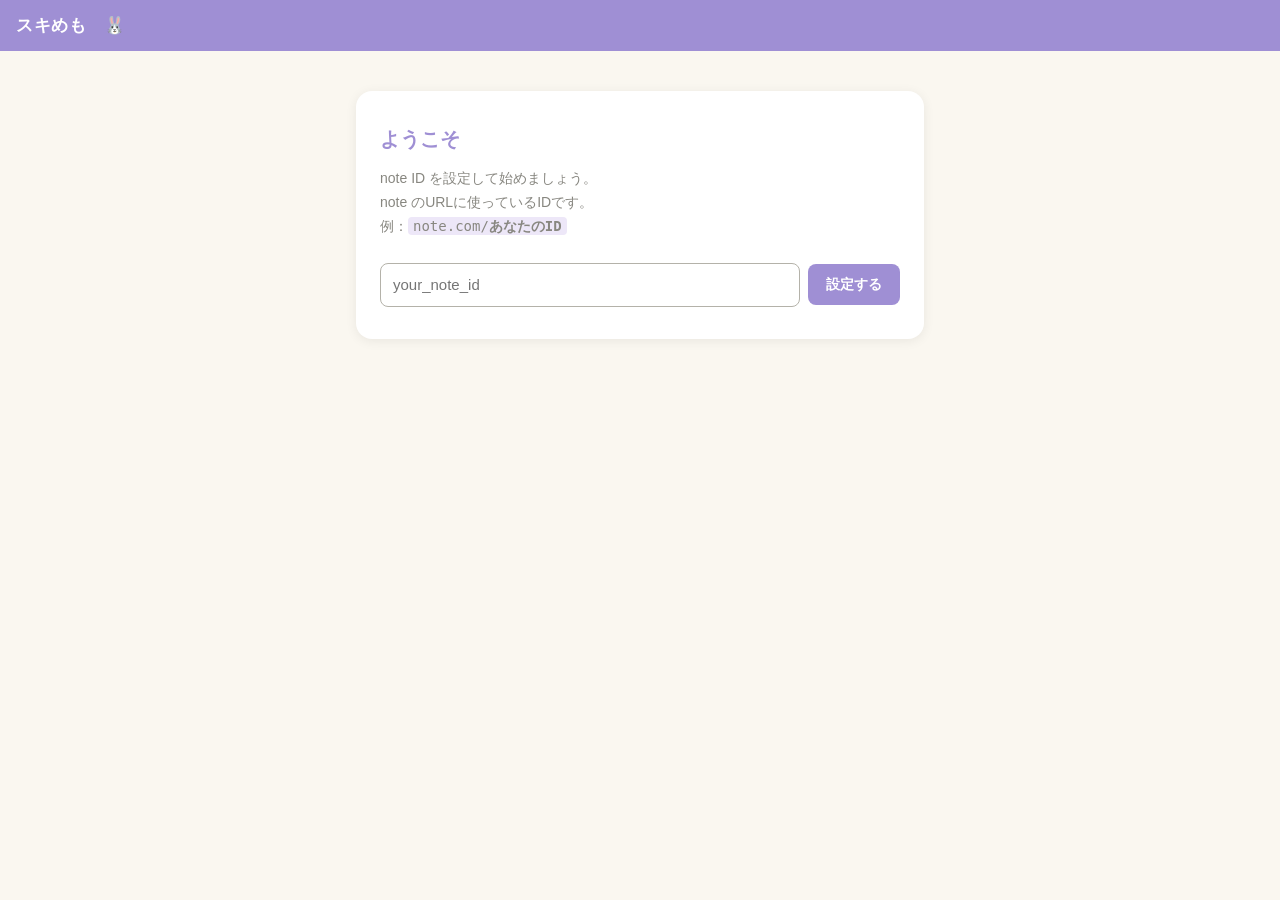
==== index.html @ 2bbc8430 "Phase 1: PWA shell, IndexedDB, import UI, likes/followers management" ====
<!DOCTYPE html>
<html lang="ja">
<head>
  <meta charset="UTF-8">
  <meta name="viewport" content="width=device-width, initial-scale=1, viewport-fit=cover">
  <meta name="apple-mobile-web-app-capable" content="yes">
  <meta name="apple-mobile-web-app-status-bar-style" content="default">
  <meta name="theme-color" content="#9F8FD4">
  <title>スキめも</title>
  <link rel="manifest" href="manifest.json">
  <link rel="stylesheet" href="css/style.css">
  <!-- ホーム画面アイコン（assets/に画像を追加したら有効になります） -->
  <link rel="apple-touch-icon" href="assets/icon-192.png">
</head>
<body>
  <div id="root">
    <!-- JS が読み込まれるまでの初期表示 -->
    <header class="header">
      <span class="header-title">スキめも　🐰</span>
    </header>
    <main class="main-content">
      <p class="empty-msg">読み込み中…</p>
    </main>
  </div>
  <script type="module" src="js/app.js"></script>
</body>
</html>
---- css/style.css ----
/* ── リセット・ベース ─────────────────────────────────────── */
*, *::before, *::after { box-sizing: border-box; margin: 0; padding: 0; }

body {
  font-family: -apple-system, BlinkMacSystemFont, 'Hiragino Sans', 'Yu Gothic UI', sans-serif;
  background: #FAF7F0;
  color: #2C2C2A;
  font-size: 15px;
  line-height: 1.6;
  min-height: 100dvh;
}

a { color: inherit; text-decoration: none; }
a:hover { text-decoration: underline; }
button { cursor: pointer; font: inherit; border: none; background: none; }
input, textarea, select { font: inherit; }
img { display: block; }

/* ── レイアウト ───────────────────────────────────────────── */
.main-content {
  max-width: 600px;
  margin: 0 auto;
  padding: 0 0 80px;
}

/* ── ヘッダー ─────────────────────────────────────────────── */
.header {
  background: #9F8FD4;
  color: #fff;
  display: flex;
  align-items: center;
  justify-content: space-between;
  padding: 12px 16px;
  position: sticky;
  top: 0;
  z-index: 100;
}
.header-title {
  font-size: 17px;
  font-weight: 700;
  letter-spacing: .03em;
}
.header-btns { display: flex; gap: 4px; }
.icon-btn {
  font-size: 22px;
  width: 40px;
  height: 40px;
  display: flex;
  align-items: center;
  justify-content: center;
  border-radius: 8px;
  transition: background .15s;
}
.icon-btn:hover { background: rgba(255,255,255,.2); }

/* ── セットアップ画面 ─────────────────────────────────────── */
.setup-card {
  margin: 40px 16px;
  background: #fff;
  border-radius: 16px;
  padding: 32px 24px;
  box-shadow: 0 2px 12px rgba(0,0,0,.07);
}
.setup-heading {
  font-size: 20px;
  font-weight: 700;
  color: #9F8FD4;
  margin-bottom: 12px;
}
.setup-desc {
  color: #888780;
  font-size: 14px;
  margin-bottom: 24px;
  line-height: 1.7;
}
.setup-desc code { background: #EDE7F8; padding: 1px 5px; border-radius: 4px; }
.setup-row {
  display: flex;
  gap: 8px;
  align-items: center;
}
.setup-input {
  flex: 1;
  border: 1.5px solid #B4B2A9;
  border-radius: 8px;
  padding: 9px 12px;
  font-size: 15px;
  outline: none;
  transition: border-color .15s;
}
.setup-input:focus { border-color: #9F8FD4; }
.input-err { color: #993556; font-size: 13px; margin-top: 8px; }

/* ── ボタン ───────────────────────────────────────────────── */
.btn-primary {
  background: #9F8FD4;
  color: #fff;
  border-radius: 8px;
  padding: 9px 18px;
  font-weight: 600;
  font-size: 14px;
  transition: opacity .15s;
  white-space: nowrap;
}
.btn-primary:hover { opacity: .85; }
.btn-primary.btn-wide { width: 100%; padding: 12px; font-size: 15px; margin-top: 8px; }

.btn-secondary {
  background: #EDE7F8;
  color: #9F8FD4;
  border-radius: 8px;
  padding: 8px 16px;
  font-weight: 600;
  font-size: 13px;
  display: inline-block;
  transition: opacity .15s;
  text-align: center;
}
.btn-secondary:hover { opacity: .8; }

.btn-text {
  color: #9F8FD4;
  font-size: 13px;
  padding: 2px 6px;
  text-decoration: underline;
}

.btn-open-url {
  background: #EDE7F8;
  color: #7060B8;
  border-radius: 8px;
  padding: 8px 14px;
  font-size: 13px;
  font-weight: 600;
  white-space: nowrap;
  transition: opacity .15s;
}
.btn-open-url:hover { opacity: .8; }

.btn-confirm {
  background: #FBE9F0;
  color: #993556;
  border: 1px solid #F0B8C8;
  border-radius: 6px;
  padding: 5px 10px;
  font-size: 12px;
  font-weight: 600;
  white-space: nowrap;
  flex-shrink: 0;
}
.btn-confirm:hover { background: #F5D0DE; }

.btn-revert {
  background: #E4EEF8;
  color: #185FA5;
  border: 1px solid #B8D0E8;
  border-radius: 6px;
  padding: 5px 10px;
  font-size: 12px;
  font-weight: 600;
  white-space: nowrap;
  flex-shrink: 0;
}
.btn-revert:hover { background: #D0E4F5; }

.btn-bulk-confirm {
  background: #EDE7F8;
  color: #7060B8;
  border-radius: 8px;
  padding: 8px 16px;
  font-size: 13px;
  font-weight: 600;
  width: 100%;
  text-align: center;
  transition: opacity .15s;
}
.btn-bulk-confirm:hover { opacity: .8; }

/* ── タブ ─────────────────────────────────────────────────── */
.tab-bar {
  display: flex;
  border-bottom: 2px solid #EDE7F8;
  background: #fff;
}
.tab-btn {
  flex: 1;
  padding: 12px 0;
  font-size: 15px;
  font-weight: 600;
  color: #B4B2A9;
  text-align: center;
  border-bottom: 3px solid transparent;
  margin-bottom: -2px;
  transition: color .15s, border-color .15s;
}
.tab-btn.active {
  color: #9F8FD4;
  border-bottom-color: #9F8FD4;
}

/* ── フィルター行 ─────────────────────────────────────────── */
.filter-row {
  display: flex;
  align-items: center;
  gap: 8px;
  padding: 12px 16px 8px;
  flex-wrap: wrap;
}
.filter-btn {
  border: 2px solid transparent;
  border-radius: 20px;
  padding: 5px 14px;
  font-size: 13px;
  font-weight: 600;
  display: flex;
  align-items: center;
  gap: 4px;
  transition: all .15s;
}
.filter-btn.unconf         { background: #FAF7F0; color: #888780; border-color: #E8E5DD; }
.filter-btn.unconf.active  { background: #FBE9F0; color: #993556; border-color: #993556; }
.filter-btn.conf           { background: #FAF7F0; color: #888780; border-color: #E8E5DD; }
.filter-btn.conf.active    { background: #E4EEF8; color: #185FA5; border-color: #185FA5; }
.count-badge {
  background: rgba(0,0,0,.1);
  border-radius: 10px;
  padding: 1px 6px;
  font-size: 11px;
}

.sort-wrap { margin-left: auto; }
.sort-sel {
  border: 1.5px solid #D4D0C8;
  border-radius: 6px;
  padding: 4px 8px;
  font-size: 12px;
  color: #888780;
  background: #fff;
  outline: none;
}

.bulk-row { padding: 4px 16px 8px; }

/* ── カード共通 ───────────────────────────────────────────── */
.person-card {
  background: #fff;
  border-radius: 12px;
  margin: 8px 16px;
  padding: 14px;
  box-shadow: 0 1px 6px rgba(0,0,0,.06);
}
.person-head {
  display: flex;
  align-items: flex-start;
  gap: 10px;
  margin-bottom: 10px;
}
.avatar {
  width: 40px;
  height: 40px;
  border-radius: 50%;
  object-fit: cover;
  flex-shrink: 0;
}
.avatar-placeholder {
  width: 40px;
  height: 40px;
  border-radius: 50%;
  background: #EDE7F8;
  flex-shrink: 0;
}
.person-info {
  flex: 1;
  min-width: 0;
  display: flex;
  flex-wrap: wrap;
  align-items: center;
  gap: 4px;
}
.person-name {
  font-weight: 700;
  font-size: 14px;
  color: #2C2C2A;
  word-break: break-all;
}
.person-id {
  font-size: 12px;
  color: #888780;
  width: 100%;
}
.person-date {
  font-size: 11px;
  color: #B4B2A9;
  width: 100%;
}
.badge-new {
  background: #EAF3DE;
  color: #3B6D11;
  font-size: 11px;
  font-weight: 700;
  border-radius: 10px;
  padding: 2px 7px;
  flex-shrink: 0;
}
.card-actions { display: flex; justify-content: flex-end; }

/* ── 記事行 ───────────────────────────────────────────────── */
.articles-detail { margin-top: 4px; }
.articles-summary {
  font-size: 12px;
  color: #888780;
  cursor: pointer;
  padding: 4px 0;
  user-select: none;
}
.articles-single { }
.article-row {
  display: flex;
  align-items: center;
  justify-content: space-between;
  gap: 8px;
  padding: 6px 0;
  border-top: 1px solid #F0EDE6;
}
.article-link {
  font-size: 13px;
  color: #185FA5;
  flex: 1;
  min-width: 0;
  overflow: hidden;
  text-overflow: ellipsis;
  white-space: nowrap;
}
.article-link:hover { text-decoration: underline; }

/* ── 確認済みリスト ───────────────────────────────────────── */
.confirmed-row {
  display: flex;
  align-items: center;
  justify-content: space-between;
  gap: 10px;
  background: #fff;
  border-radius: 10px;
  margin: 6px 16px;
  padding: 10px 14px;
  box-shadow: 0 1px 4px rgba(0,0,0,.05);
}
.confirmed-meta {
  flex: 1;
  min-width: 0;
  display: flex;
  flex-direction: column;
  gap: 2px;
}
.confirmed-user { font-size: 12px; color: #888780; }
.confirmed-article { font-size: 13px; color: #185FA5; overflow: hidden; text-overflow: ellipsis; white-space: nowrap; }
.confirmed-date { font-size: 11px; color: #B4B2A9; }

/* ── 空状態・応援 ─────────────────────────────────────────── */
.empty-msg {
  text-align: center;
  color: #888780;
  font-size: 14px;
  padding: 48px 24px;
  line-height: 1.8;
}
.cheer-card {
  background: #EDE7F8;
  border-radius: 16px;
  margin: 24px 16px;
  padding: 28px 24px;
  text-align: center;
}
.cheer-text {
  color: #7060B8;
  font-size: 16px;
  font-weight: 600;
  line-height: 1.7;
}

/* ── オーバーレイ・パネル ─────────────────────────────────── */
.panel-overlay {
  position: fixed;
  inset: 0;
  background: rgba(44,44,42,.45);
  z-index: 200;
  display: flex;
  align-items: flex-end;
  justify-content: center;
}
.panel {
  background: #FAF7F0;
  border-radius: 20px 20px 0 0;
  width: 100%;
  max-width: 600px;
  max-height: 90dvh;
  display: flex;
  flex-direction: column;
  overflow: hidden;
}
.panel-header {
  display: flex;
  align-items: center;
  justify-content: space-between;
  padding: 16px 20px 12px;
  border-bottom: 1px solid #E8E5DD;
  flex-shrink: 0;
}
.panel-title { font-size: 16px; font-weight: 700; color: #2C2C2A; }
.panel-close {
  font-size: 18px;
  color: #888780;
  width: 36px;
  height: 36px;
  display: flex;
  align-items: center;
  justify-content: center;
  border-radius: 8px;
}
.panel-close:hover { background: #EDE7F8; }

.panel-tabs {
  display: flex;
  border-bottom: 1px solid #E8E5DD;
  flex-shrink: 0;
  background: #fff;
}
.panel-tab {
  flex: 1;
  padding: 10px 0;
  font-size: 14px;
  font-weight: 600;
  color: #B4B2A9;
  text-align: center;
  border-bottom: 3px solid transparent;
  margin-bottom: -1px;
  transition: all .15s;
}
.panel-tab.active { color: #9F8FD4; border-bottom-color: #9F8FD4; }

.panel-body { overflow-y: auto; padding: 16px; flex: 1; }

/* ── インポートセクション ─────────────────────────────────── */
.import-section { display: flex; flex-direction: column; gap: 10px; }
.import-desc { font-size: 13px; color: #888780; line-height: 1.7; }
.import-open-row, .import-url-row {
  display: flex;
  align-items: center;
  gap: 8px;
}
.import-url-row { flex: 1; }
.article-url-input {
  flex: 1;
  border: 1.5px solid #B4B2A9;
  border-radius: 8px;
  padding: 8px 10px;
  font-size: 13px;
  outline: none;
}
.article-url-input:focus { border-color: #9F8FD4; }
.import-page-label { font-size: 13px; color: #888780; white-space: nowrap; }

.paste-area {
  width: 100%;
  height: 100px;
  border: 1.5px solid #B4B2A9;
  border-radius: 8px;
  padding: 8px 10px;
  font-size: 12px;
  resize: vertical;
  outline: none;
  background: #fff;
  color: #2C2C2A;
}
.paste-area:focus { border-color: #9F8FD4; }

.import-result { font-size: 13px; padding: 6px 10px; border-radius: 6px; font-weight: 600; }
.import-result.ok  { background: #EAF3DE; color: #3B6D11; }
.import-result.err { background: #FBE9F0; color: #993556; }

.import-articles-label { font-size: 12px; color: #888780; margin-top: 4px; }
.imported-articles {
  list-style: none;
  display: flex;
  flex-direction: column;
  gap: 4px;
}
.imported-articles li { display: flex; align-items: center; gap: 6px; }
.article-select-btn {
  font-size: 12px;
  color: #185FA5;
  text-decoration: underline;
  text-align: left;
  flex: 1;
  overflow: hidden;
  text-overflow: ellipsis;
  white-space: nowrap;
}
.article-imported-date { font-size: 11px; color: #B4B2A9; white-space: nowrap; flex-shrink: 0; }

/* ── 設定パネル ───────────────────────────────────────────── */
.settings-body { display: flex; flex-direction: column; gap: 20px; }
.settings-row { display: flex; flex-direction: column; gap: 8px; }
.settings-label { font-size: 12px; color: #888780; font-weight: 600; text-transform: uppercase; letter-spacing: .05em; }
.settings-id-row { display: flex; align-items: center; gap: 8px; }
.settings-id-val {
  background: #EDE7F8;
  color: #7060B8;
  border-radius: 6px;
  padding: 4px 10px;
  font-size: 14px;
}
.settings-actions { display: flex; flex-direction: column; gap: 8px; }

/* ── TOPボタン ────────────────────────────────────────────── */
.top-btn {
  position: fixed;
  bottom: 24px;
  right: 16px;
  background: #9F8FD4;
  color: #fff;
  border-radius: 20px;
  padding: 8px 18px;
  font-size: 13px;
  font-weight: 600;
  box-shadow: 0 2px 10px rgba(0,0,0,.15);
  z-index: 150;
}
.top-btn:hover { opacity: .85; }
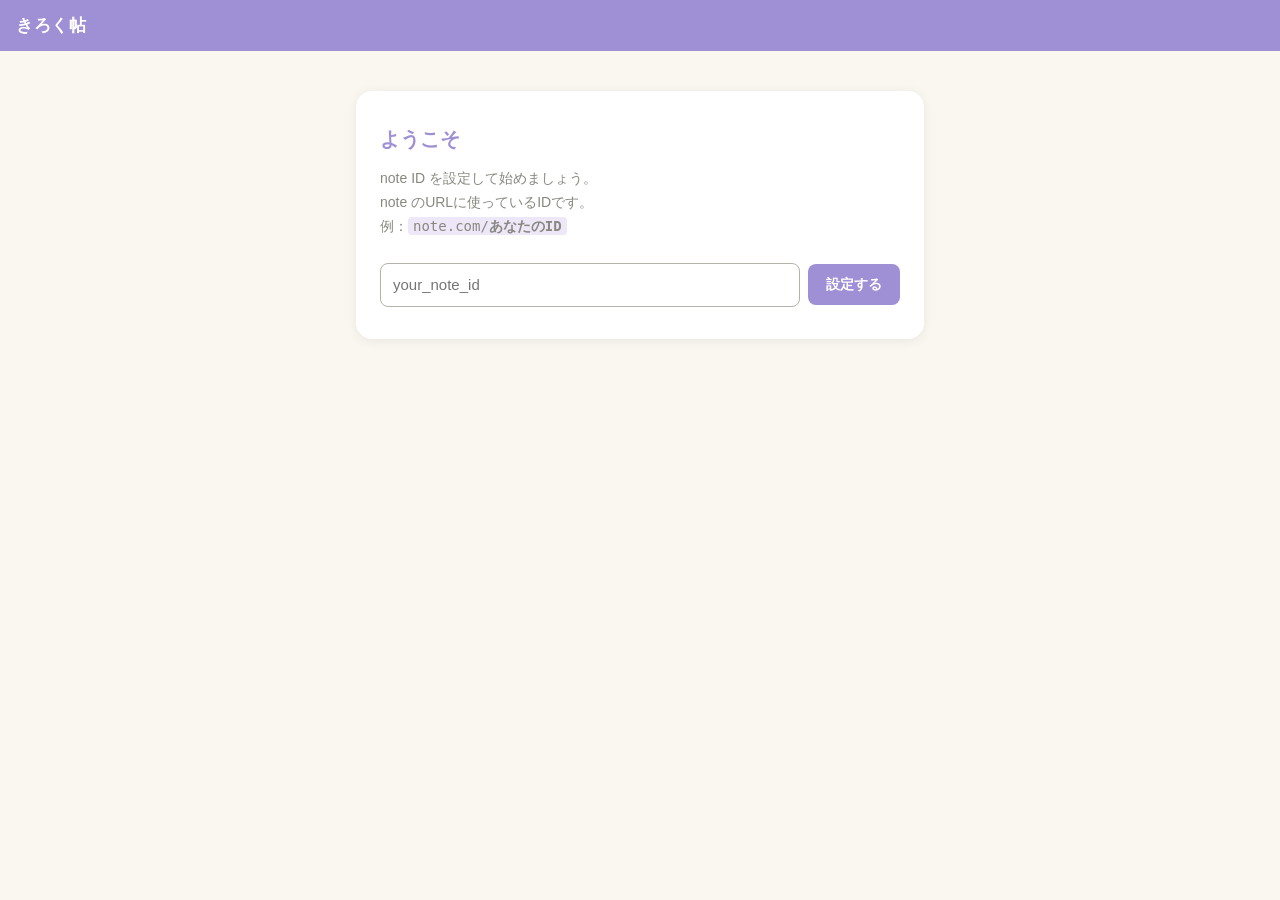
==== commit e01d7803: "v32: ヘッダーから🐰削除、index.htmlタイトルをきろく帖に統一 - ヘッダータイトルを「きろく帖」のみに（🐰と全角スペース削除） - index.html の <title> を「きろく帖" ====
--- a/index.html
+++ b/index.html
@@ -6,7 +6,7 @@
   <meta name="apple-mobile-web-app-capable" content="yes">
   <meta name="apple-mobile-web-app-status-bar-style" content="default">
   <meta name="theme-color" content="#9F8FD4">
-  <title>スキめも</title>
+  <title>きろく帖</title>
   <link rel="manifest" href="manifest.json">
   <link rel="stylesheet" href="css/style.css">
   <!-- ホーム画面アイコン（assets/に画像を追加したら有効になります） -->
@@ -16,7 +16,7 @@
   <div id="root">
     <!-- JS が読み込まれるまでの初期表示 -->
     <header class="header">
-      <span class="header-title">スキめも　🐰</span>
+      <span class="header-title">きろく帖</span>
     </header>
     <main class="main-content">
       <p class="empty-msg">読み込み中…</p>
--- a/css/style.css
+++ b/css/style.css
@@ -239,7 +239,74 @@
   outline: none;
 }
 
-.bulk-row { padding: 4px 16px 8px; }
+.bulk-row {
+  padding: 4px 16px 8px;
+  display: flex;
+  flex-direction: column;
+  gap: 8px;
+}
+.bulk-date-row {
+  display: flex;
+  gap: 8px;
+  align-items: center;
+}
+.bulk-date-input {
+  border: 1.5px solid #D4D0C8;
+  border-radius: 8px;
+  padding: 6px 8px;
+  font-size: 13px;
+  color: #2C2C2A;
+  background: #fff;
+  outline: none;
+  flex-shrink: 0;
+}
+.bulk-date-input:focus { border-color: #9F8FD4; }
+.btn-bulk-date {
+  background: #EDE7F8;
+  color: #7060B8;
+  border-radius: 8px;
+  padding: 7px 12px;
+  font-size: 12px;
+  font-weight: 600;
+  flex: 1;
+  transition: opacity .15s;
+}
+.btn-bulk-date:hover { opacity: .8; }
+
+/* 一括確認ダイアログ */
+.confirm-overlay {
+  position: fixed;
+  inset: 0;
+  background: rgba(44,44,42,.45);
+  z-index: 300;
+  display: flex;
+  align-items: center;
+  justify-content: center;
+  padding: 24px;
+}
+.confirm-box {
+  background: #FAF7F0;
+  border-radius: 16px;
+  padding: 24px 20px;
+  max-width: 360px;
+  width: 100%;
+  display: flex;
+  flex-direction: column;
+  gap: 18px;
+}
+.confirm-text {
+  font-size: 14px;
+  color: #2C2C2A;
+  line-height: 1.7;
+  text-align: center;
+}
+.confirm-actions {
+  display: flex;
+  gap: 10px;
+  justify-content: center;
+}
+.confirm-actions .btn-primary,
+.confirm-actions .btn-secondary { flex: 1; padding: 10px; }
 
 /* ── カード共通 ───────────────────────────────────────────── */
 .person-card {
@@ -354,7 +421,8 @@
 }
 .confirmed-user { font-size: 12px; color: #888780; }
 .confirmed-article { font-size: 13px; color: #185FA5; overflow: hidden; text-overflow: ellipsis; white-space: nowrap; }
-.confirmed-date { font-size: 11px; color: #B4B2A9; }
+.confirmed-date-row { font-size: 11px; color: #B4B2A9; }
+.confirmed-date-sub { color: #C8C5BC; }
 
 /* ── 空状態・応援 ─────────────────────────────────────────── */
 .empty-msg {
@@ -365,11 +433,20 @@
   line-height: 1.8;
 }
 .cheer-card {
-  background: #EDE7F8;
-  border-radius: 16px;
+  background: transparent;
   margin: 24px 16px;
-  padding: 28px 24px;
+  padding: 24px 24px 28px;
   text-align: center;
+  display: flex;
+  flex-direction: column;
+  align-items: center;
+  gap: 14px;
+}
+.cheer-img {
+  width: 160px;
+  height: 160px;
+  object-fit: contain;
+  border-radius: 12px;
 }
 .cheer-text {
   color: #7060B8;
@@ -474,7 +551,7 @@
 }
 .paste-area:focus { border-color: #9F8FD4; }
 
-.import-result { font-size: 13px; padding: 6px 10px; border-radius: 6px; font-weight: 600; }
+.import-result { font-size: 13px; padding: 6px 10px; border-radius: 6px; font-weight: 600; white-space: pre-wrap; line-height: 1.6; }
 .import-result.ok  { background: #EAF3DE; color: #3B6D11; }
 .import-result.err { background: #FBE9F0; color: #993556; }
 
@@ -497,6 +574,140 @@
   white-space: nowrap;
 }
 .article-imported-date { font-size: 11px; color: #B4B2A9; white-space: nowrap; flex-shrink: 0; }
+
+/* ── ブックマークレット ───────────────────────────────────── */
+.bm-banner {
+  background: #EAF3DE;
+  color: #3B6D11;
+  font-size: 13px;
+  font-weight: 600;
+  border-radius: 10px;
+  margin: 10px 16px 0;
+  padding: 10px 14px;
+  display: flex;
+  align-items: center;
+  justify-content: space-between;
+  gap: 8px;
+}
+.bm-banner-close {
+  color: #3B6D11;
+  font-size: 14px;
+  flex-shrink: 0;
+  padding: 2px 6px;
+}
+
+/* ドラッグ&ドロップエリア */
+.bm-drag-box {
+  background: #EDE7F8;
+  border-radius: 14px;
+  padding: 14px 16px;
+  display: flex;
+  flex-direction: column;
+  gap: 8px;
+}
+.bm-drag-label { font-size: 14px; color: #2C2C2A; }
+.bm-drag-hint  { font-size: 12px; color: #7060B8; }
+.bm-drag-links {
+  display: flex;
+  gap: 10px;
+  flex-wrap: wrap;
+}
+.bm-drag-btn {
+  background: #9F8FD4;
+  color: #fff;
+  border-radius: 10px;
+  padding: 10px 16px;
+  font-size: 14px;
+  font-weight: 700;
+  cursor: grab;
+  text-decoration: none !important;
+  user-select: none;
+  display: inline-block;
+  box-shadow: 0 2px 6px rgba(0,0,0,.15);
+  transition: opacity .15s;
+}
+.bm-drag-btn:hover { opacity: .85; }
+.bm-drag-note { font-size: 12px; color: #888780; }
+
+/* 手順のしかた折りたたみ */
+.bm-howto {
+  background: #fff;
+  border-radius: 12px;
+  padding: 10px 14px;
+  box-shadow: 0 1px 4px rgba(0,0,0,.05);
+}
+.bm-howto-summary {
+  font-size: 13px;
+  font-weight: 600;
+  color: #7060B8;
+  cursor: pointer;
+  user-select: none;
+  line-height: 1.6;
+}
+.bm-steps-wrap { margin-top: 10px; display: flex; flex-direction: column; gap: 10px; }
+.bm-steps-intro { font-size: 12px; color: #888780; line-height: 1.6; }
+.bm-steps {
+  margin: 0 0 0 18px;
+  font-size: 13px;
+  color: #2C2C2A;
+  line-height: 2;
+}
+.bm-steps li { margin-bottom: 2px; }
+.bm-copy-row {
+  display: flex;
+  align-items: center;
+  justify-content: space-between;
+  gap: 8px;
+  background: #FAF7F0;
+  border-radius: 8px;
+  padding: 8px 10px;
+}
+.bm-copy-label { font-size: 13px; color: #2C2C2A; }
+.bm-recommend {
+  background: #EAF3DE;
+  color: #3B6D11;
+  font-size: 12px;
+  line-height: 1.6;
+  border-radius: 10px;
+  padding: 10px 12px;
+}
+
+/* ── ショートカット方式：貼り付け口・URL ──────────────────── */
+.sc-paste-box {
+  background: #fff;
+  border-radius: 12px;
+  padding: 12px 14px;
+  box-shadow: 0 1px 4px rgba(0,0,0,.05);
+  display: flex;
+  flex-direction: column;
+  gap: 10px;
+}
+.sc-paste-label { font-size: 13px; font-weight: 600; color: #7060B8; }
+.sc-url-row {
+  display: flex;
+  align-items: center;
+  gap: 8px;
+  margin: 6px 0 2px;
+  background: #FAF7F0;
+  border-radius: 8px;
+  padding: 8px 10px;
+}
+.sc-url {
+  flex: 1;
+  font-size: 11px;
+  color: #2C2C2A;
+  word-break: break-all;
+  line-height: 1.5;
+}
+.sc-copy { white-space: nowrap; flex-shrink: 0; }
+.bm-steps code {
+  background: #EDE7F8;
+  color: #7060B8;
+  border-radius: 4px;
+  padding: 1px 5px;
+  font-size: 12px;
+  word-break: break-all;
+}
 
 /* ── 設定パネル ───────────────────────────────────────────── */
 .settings-body { display: flex; flex-direction: column; gap: 20px; }
@@ -511,6 +722,11 @@
   font-size: 14px;
 }
 .settings-actions { display: flex; flex-direction: column; gap: 8px; }
+.settings-chara-row { display: flex; align-items: flex-start; gap: 12px; }
+.settings-chara-preview { width: 64px; height: 64px; object-fit: contain; border-radius: 8px; background: #EDE7F8; flex-shrink: 0; }
+.settings-chara-btns { display: flex; flex-direction: column; gap: 8px; flex: 1; }
+.settings-chara-select { display: inline-block; text-align: center; }
+.settings-chara-note { font-size: 11px; color: #B4B2A9; margin-top: 4px; }
 
 /* ── TOPボタン ────────────────────────────────────────────── */
 .top-btn {
@@ -527,3 +743,66 @@
   z-index: 150;
 }
 .top-btn:hover { opacity: .85; }
+
+/* ── 更新ボタン＋進捗 ────────────────────────────────────── */
+.sync-section {
+  padding: 12px 16px 4px;
+  display: flex;
+  flex-direction: column;
+  gap: 8px;
+}
+.btn-sync {
+  width: 100%;
+  background: #9F8FD4;
+  color: #fff;
+  border-radius: 10px;
+  padding: 12px;
+  font-size: 15px;
+  font-weight: 700;
+  transition: opacity .15s;
+}
+.btn-sync:hover:not(:disabled) { opacity: .85; }
+.btn-sync:disabled { background: #B4B2A9; cursor: default; }
+.sync-progress {
+  font-size: 13px;
+  color: #7060B8;
+  text-align: center;
+  line-height: 1.6;
+}
+.sync-result {
+  font-size: 13px;
+  padding: 8px 12px;
+  border-radius: 8px;
+  font-weight: 600;
+  line-height: 1.6;
+}
+.sync-result.ok  { background: #EAF3DE; color: #3B6D11; }
+.sync-result.err { background: #FBE9F0; color: #993556; }
+
+/* ── アップデートバナー ─────────────────────────────────────── */
+.update-banner {
+  position: fixed;
+  bottom: 0;
+  left: 0;
+  right: 0;
+  background: #9F8FD4;
+  color: #fff;
+  display: flex;
+  align-items: center;
+  justify-content: space-between;
+  padding: 12px 16px;
+  font-size: 13px;
+  font-weight: 600;
+  z-index: 500;
+  box-shadow: 0 -2px 8px rgba(0,0,0,.15);
+}
+.update-reload-btn {
+  background: #fff;
+  color: #9F8FD4;
+  border: none;
+  border-radius: 8px;
+  padding: 6px 14px;
+  font-size: 13px;
+  font-weight: 700;
+  white-space: nowrap;
+}
